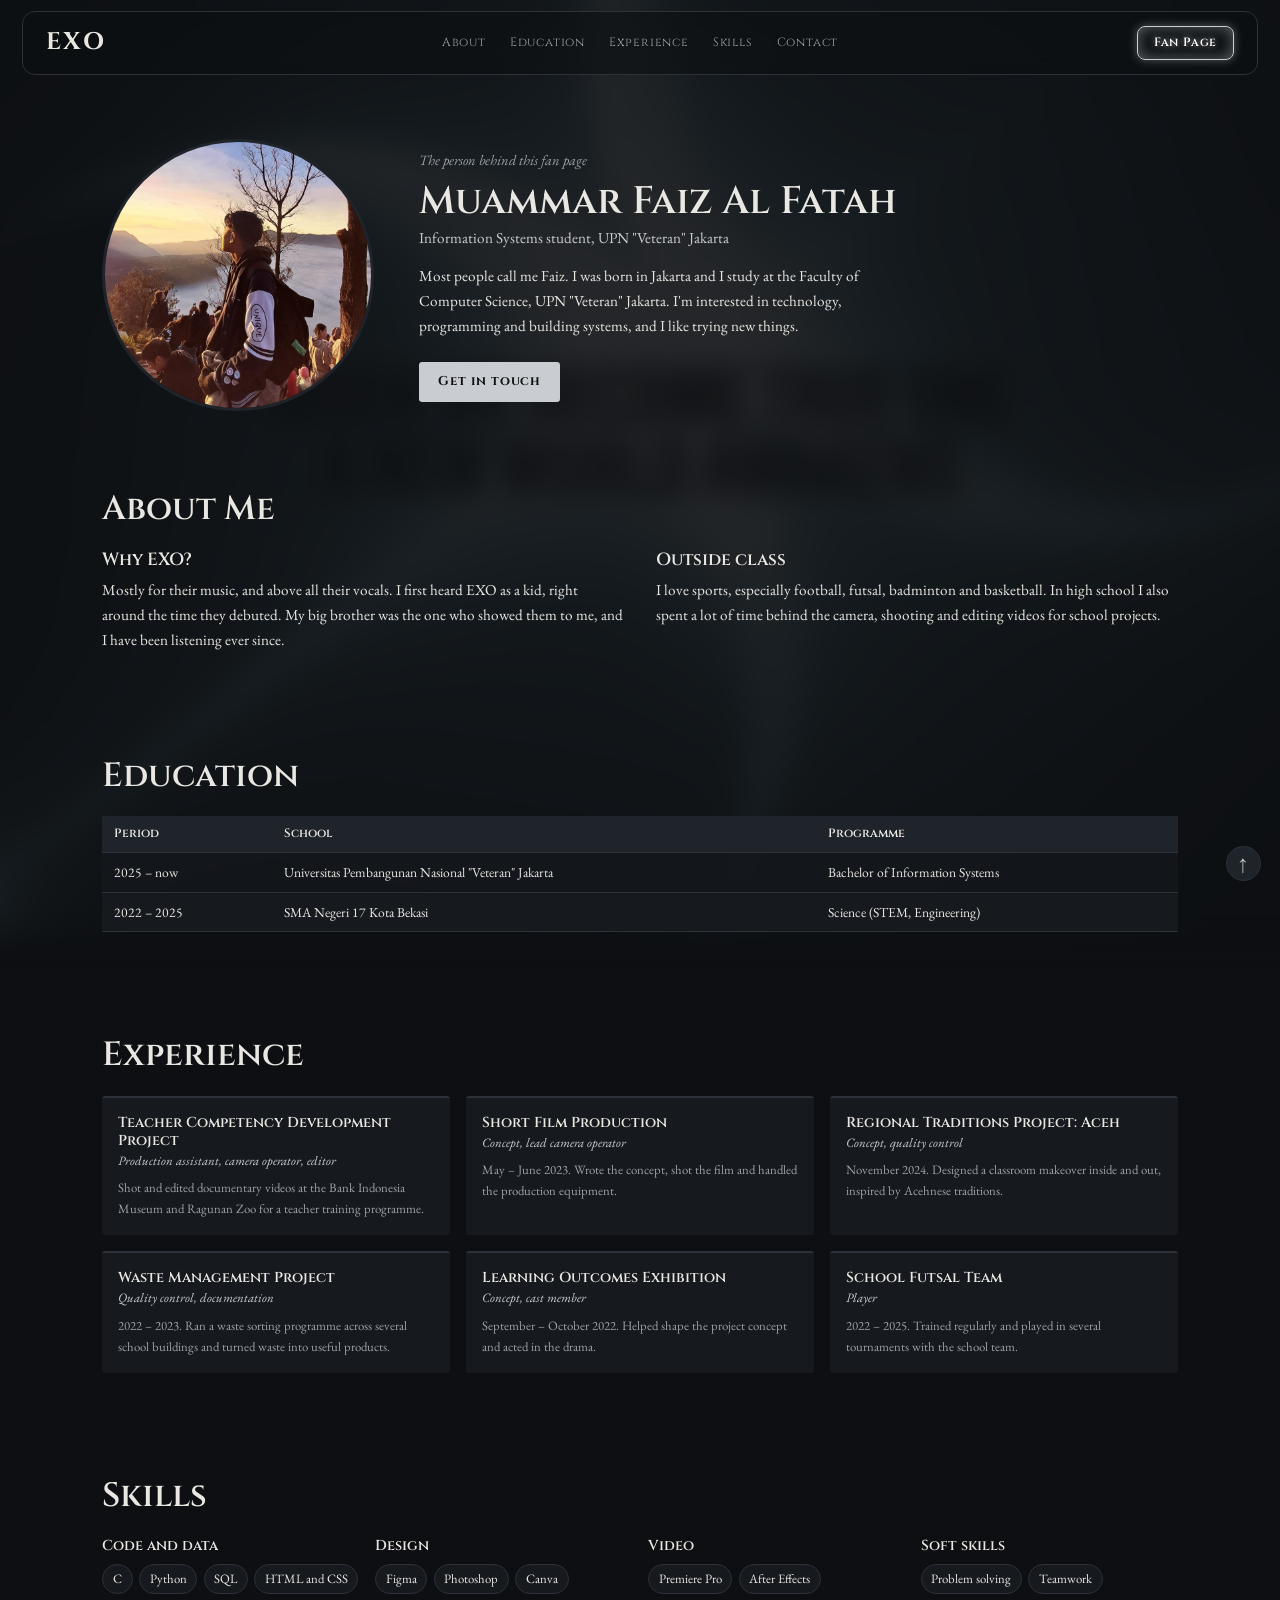
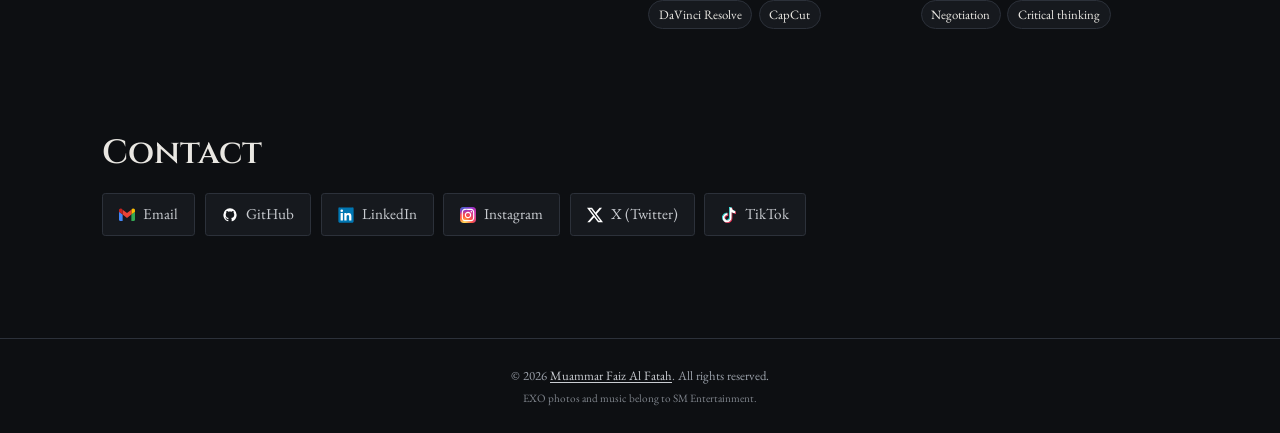
==== profile.html @ 6b388d13 "first commit" ====
<!DOCTYPE html>
<html lang="en">
<head>
  <meta charset="UTF-8">
  <meta name="viewport" content="width=device-width, initial-scale=1.0">
  <meta name="author" content="Muammar Faiz Al Fatah">
  <meta name="description" content="Profile of Muammar Faiz Al Fatah, creator of the EXO OT12 fan page.">
  <title>About the Creator | EXO Fan Page</title>
  <link rel="icon" href="exo12/icon.png" type="image/png">
  <link rel="preconnect" href="https://fonts.googleapis.com">
  <link rel="preconnect" href="https://fonts.gstatic.com" crossorigin>
  <link href="https://fonts.googleapis.com/css2?family=Cinzel:wght@400;600;700&family=EB+Garamond:ital,wght@0,400;0,600;1,400&family=Gowun+Batang:wght@400&display=swap" rel="stylesheet">
  <link rel="stylesheet" href="styles.css">
</head>
<body id="top" class="profile-page">

  <!-- Navbar -->
  <header class="navbar">
    <a href="index.html" class="logo">EXO</a>
    <nav>
      <ul>
        <li><a href="#about-me">About</a></li>
        <li><a href="#education">Education</a></li>
        <li><a href="#experience">Experience</a></li>
        <li><a href="#skills">Skills</a></li>
        <li><a href="#contact">Contact</a></li>
      </ul>
    </nav>
    <a href="index.html" class="nav-highlight">Fan Page</a>
  </header>

  <main>

    <!-- Profil -->
    <section class="profile-hero">
      <img src="personal/profile.jpeg" alt="Faiz standing on a mountain, watching the sunrise" class="profile-photo">
      <div class="profile-text">
        <p class="greeting">The person behind this fan page</p>
        <h1>Muammar Faiz Al Fatah</h1>
        <p class="profile-role">Information Systems student, UPN "Veteran" Jakarta</p>
        <p>
          Most people call me Faiz. I was born in Jakarta and I study at the Faculty of Computer Science,
          UPN "Veteran" Jakarta. I'm interested in technology, programming and building systems, and I like
          trying new things.
        </p>
        <a href="#contact" class="btn">Get in touch</a>
      </div>
    </section>

    <!-- About Me -->
    <section id="about-me" class="section">
      <h2>About Me</h2>
      <div class="two-columns">
        <div>
          <h3>Why EXO?</h3>
          <p>
            Mostly for their music, and above all their vocals. I first heard EXO as a kid, right around the time
            they debuted. My big brother was the one who showed them to me, and I have been listening ever since.
          </p>
        </div>
        <div>
          <h3>Outside class</h3>
          <p>
            I love sports, especially football, futsal, badminton and basketball. In high school I also spent a lot
            of time behind the camera, shooting and editing videos for school projects.
          </p>
        </div>
      </div>
    </section>

    <!-- Education -->
    <section id="education" class="section">
      <h2>Education</h2>
      <div class="table-wrapper">
        <table class="table">
          <thead>
            <tr>
              <th scope="col">Period</th>
              <th scope="col">School</th>
              <th scope="col">Programme</th>
            </tr>
          </thead>
          <tbody>
            <tr>
              <td>2025 – now</td>
              <td>Universitas Pembangunan Nasional "Veteran" Jakarta</td>
              <td>Bachelor of Information Systems</td>
            </tr>
            <tr>
              <td>2022 – 2025</td>
              <td>SMA Negeri 17 Kota Bekasi</td>
              <td>Science (STEM, Engineering)</td>
            </tr>
          </tbody>
        </table>
      </div>
    </section>

    <!-- Experience -->
    <section id="experience" class="section">
      <h2>Experience</h2>
      <div class="experience-grid">
        <article class="experience-card">
          <h3>Teacher Competency Development Project</h3>
          <p class="role">Production assistant, camera operator, editor</p>
          <p>Shot and edited documentary videos at the Bank Indonesia Museum and Ragunan Zoo for a teacher training programme.</p>
        </article>
        <article class="experience-card">
          <h3>Short Film Production</h3>
          <p class="role">Concept, lead camera operator</p>
          <p><time datetime="2023-05">May – June 2023</time>. Wrote the concept, shot the film and handled the production equipment.</p>
        </article>
        <article class="experience-card">
          <h3>Regional Traditions Project: Aceh</h3>
          <p class="role">Concept, quality control</p>
          <p><time datetime="2024-11">November 2024</time>. Designed a classroom makeover inside and out, inspired by Acehnese traditions.</p>
        </article>
        <article class="experience-card">
          <h3>Waste Management Project</h3>
          <p class="role">Quality control, documentation</p>
          <p><time datetime="2022">2022 – 2023</time>. Ran a waste sorting programme across several school buildings and turned waste into useful products.</p>
        </article>
        <article class="experience-card">
          <h3>Learning Outcomes Exhibition</h3>
          <p class="role">Concept, cast member</p>
          <p><time datetime="2022-09">September – October 2022</time>. Helped shape the project concept and acted in the drama.</p>
        </article>
        <article class="experience-card">
          <h3>School Futsal Team</h3>
          <p class="role">Player</p>
          <p><time datetime="2022">2022 – 2025</time>. Trained regularly and played in several tournaments with the school team.</p>
        </article>
      </div>
    </section>

    <!-- Skills -->
    <section id="skills" class="section">
      <h2>Skills</h2>
      <div class="skills-grid">
        <div>
          <h3>Code and data</h3>
          <ul>
            <li>C</li>
            <li>Python</li>
            <li>SQL</li>
            <li>HTML and CSS</li>
          </ul>
        </div>
        <div>
          <h3>Design</h3>
          <ul>
            <li>Figma</li>
            <li>Photoshop</li>
            <li>Canva</li>
          </ul>
        </div>
        <div>
          <h3>Video</h3>
          <ul>
            <li>Premiere Pro</li>
            <li>After Effects</li>
            <li>DaVinci Resolve</li>
            <li>CapCut</li>
          </ul>
        </div>
        <div>
          <h3>Soft skills</h3>
          <ul>
            <li>Problem solving</li>
            <li>Teamwork</li>
            <li>Negotiation</li>
            <li>Critical thinking</li>
          </ul>
        </div>
      </div>
    </section>

    <!-- Contact -->
    <section id="contact" class="section">
      <h2>Contact</h2>
      <ul class="contact-list">
        <li><a href="mailto:faizalfatah07@gmail.com"><img src="icon/gmail.svg" alt="" class="icon">Email</a></li>
        <li><a href="https://github.com/Faiz-iigle" target="_blank" rel="noopener"><img src="icon/github.svg" alt="" class="icon icon-white">GitHub</a></li>
        <li><a href="https://www.linkedin.com/in/muammar-al-fatah-97002a374/" target="_blank" rel="noopener"><img src="icon/linkedin.svg" alt="" class="icon">LinkedIn</a></li>
        <li><a href="https://www.instagram.com/faizalfatah._/" target="_blank" rel="noopener"><img src="icon/instagram.svg" alt="" class="icon">Instagram</a></li>
        <li><a href="https://x.com/iigle_" target="_blank" rel="noopener"><img src="icon/x.svg" alt="" class="icon icon-white">X (Twitter)</a></li>
        <li><a href="https://www.tiktok.com/@faizasli._" target="_blank" rel="noopener"><img src="icon/tiktok.svg" alt="" class="icon">TikTok</a></li>
      </ul>
    </section>

  </main>

  <!-- Footer -->
  <footer class="footer">
    <p>&copy; <span id="year">2026</span> <a href="profile.html">Muammar Faiz Al Fatah</a>. All rights reserved.</p>
    <p class="footer-note">EXO photos and music belong to SM Entertainment.</p>
  </footer>

  <!-- Tahun otomatis di footer -->
  <script>
    document.getElementById("year").textContent = new Date().getFullYear();
  </script>

  <!-- Tombol kembali ke atas -->
  <a href="#top" class="back-to-top" title="Back to top">&#8593;</a>

</body>
</html>
---- styles.css ----
/* Warna utama */
:root {
  --bg: #0d0f12;
  --card: #16191e;
  --card-light: #1f232a;
  --border: #2c313a;
  --text: #e9e7e2;
  --text-muted: #9ba1aa;
  --silver: #c9ccd1;
  --red: #e05a52;
}

/* Reset */
* {
  margin: 0;
  padding: 0;
  box-sizing: border-box;
}

html {
  scroll-behavior: smooth;
  scroll-padding-top: 89.6px;
  background-color: var(--bg);
  overflow-x: hidden;
}

body {
  color: var(--text);
  font-family: "EB Garamond", "Gowun Batang", serif;
  font-size: 15.2px;
  line-height: 1.65;
}

h1, h2, h3, h4 {
  font-family: "Cinzel", "Gowun Batang", serif;
  font-weight: 600;
  line-height: 1.25;
}

img {
  display: block;
  max-width: 100%;
}

a {
  color: var(--silver);
}

::selection {
  background-color: var(--silver);
  color: var(--bg);
}

/* ---------- Background ---------- */
/* Lapisan 1: poster + gradient gelap di bawah */
body::before {
  content: "";
  position: fixed;
  inset: 0;
  z-index: -2;
  background-image:
    linear-gradient(
      to bottom,
      rgba(13, 15, 18, 0) 0,
      rgba(13, 15, 18, 0) 45%,
      rgba(13, 15, 18, 0.75) 80%,
      rgba(13, 15, 18, 0.85) 100%
    ),
    url("exo12/background/background.jpg");
  background-size: cover;
  background-position: center;
}

/* Lapisan 2: poster blur, muncul perlahan saat di-scroll */
body::after {
  content: "";
  position: fixed;
  inset: -38.4px;
  z-index: -1;
  background-image:
    linear-gradient(rgba(13, 15, 18, 0.94), rgba(13, 15, 18, 0.94)),
    url("exo12/background/background.jpg");
  background-size: cover;
  background-position: center;
  filter: blur(12.8px);

  animation: bg-fade ease-out both;
  animation-timeline: scroll(root);
  animation-range: 0 70vh;
  will-change: opacity;
}

@keyframes bg-fade {
  from {
    opacity: 0;
  }
  to {
    opacity: 1;
  }
}

/* Halaman profil: blur langsung penuh */
.profile-page::after {
  animation: none;
  background-image:
    linear-gradient(rgba(13, 15, 18, 0.9), rgba(13, 15, 18, 0.9)),
    url("exo12/background/background.jpg");
}

/* ---------- Navbar ---------- */
.navbar {
  position: sticky;
  top: 9.6px;
  z-index: 10;
  display: grid;
  grid-template-columns: 1fr auto 1fr;
  align-items: center;
  margin: 11.2px 22.4px 0;
  padding: 11.2px 22.4px;
  background-color: rgba(13, 15, 18, 0.6);
  backdrop-filter: blur(8px);
  border: 1px solid var(--border);
  border-radius: 12.8px;
}

.logo {
  font-family: "Cinzel", serif;
  font-size: 24px;
  font-weight: 700;
  letter-spacing: 2.4px;
  color: var(--text);
  text-decoration: none;
}

.navbar ul {
  display: flex;
  gap: 4.8px;
  list-style: none;
}

.navbar nav a {
  display: block;
  padding: 4.8px 9.6px;
  font-family: "Cinzel", serif;
  font-size: 12px;
  letter-spacing: 0.8px;
  color: var(--text-muted);
  text-decoration: none;
  border-radius: 6.4px;
  transition: background-color 0.25s, color 0.25s, letter-spacing 0.25s, box-shadow 0.25s;
}

.navbar nav a:hover {
  background-color: var(--silver);
  color: var(--bg);
  letter-spacing: 2px;
  box-shadow: 0 0 12.8px rgba(201, 204, 209, 0.6);
}

/* Tombol Creator / Fan Page */
.nav-highlight {
  justify-self: end;
  padding: 6.4px 16px;
  font-family: "Cinzel", serif;
  font-size: 12px;
  font-weight: 600;
  letter-spacing: 0.8px;
  color: #ffffff;
  text-decoration: none;
  border: 1px solid var(--silver);
  border-radius: 8px;
  text-shadow: 0 0 6.4px rgba(255, 255, 255, 0.7);
  box-shadow: 0 0 9.6px rgba(201, 204, 209, 0.4), inset 0 0 14.4px rgba(201, 204, 209, 0.45);
  animation: glow-pulse 2.8s ease-in-out infinite;
  transition: background-color 0.2s, color 0.2s;
}

.nav-highlight:hover {
  background-color: var(--silver);
  color: var(--bg);
  text-shadow: none;
  animation: none;
}

@keyframes glow-pulse {
  0%, 100% {
    background-color: rgba(201, 204, 209, 0.18);
    box-shadow: 0 0 8px rgba(201, 204, 209, 0.35), inset 0 0 11.2px rgba(201, 204, 209, 0.35);
  }
  50% {
    background-color: rgba(201, 204, 209, 0.38);
    box-shadow: 0 0 19.2px rgba(201, 204, 209, 0.65), inset 0 0 19.2px rgba(201, 204, 209, 0.6);
  }
}

/* ---------- Hero ---------- */
.hero {
  /* teks mulai di bawah tulisan poster */
  padding: 58vh 38.4px 76.8px;
  text-align: center;
}

.hero-content {
  max-width: 624px;
  margin: 0 auto;
}

.greeting {
  color: var(--text-muted);
  font-size: 14.4px;
  font-style: italic;
  margin-bottom: 6.4px;
}

.hero h1 {
  font-size: 102.4px;
  font-weight: 700;
  letter-spacing: 6.4px;
  color: #f4f5f7;
  text-shadow: 0 0 19.2px rgba(201, 204, 209, 0.55), 0 0 48px rgba(201, 204, 209, 0.25);
}

.hero-text {
  font-size: 16.4px;
  margin-bottom: 12.8px;
}

.hero h1 + .hero-text {
  margin-top: 9.6px;
}

.hero .btn {
  margin-top: 12.8px;
}

.btn {
  display: inline-block;
  padding: 9.6px 19.2px;
  font-family: "Cinzel", serif;
  font-size: 12.8px;
  font-weight: 700;
  letter-spacing: 0.8px;
  background-color: var(--silver);
  color: var(--bg);
  text-decoration: none;
  border-radius: 3.2px;
  transition: background-color 0.2s;
}

.btn:hover {
  background-color: #ffffff;
}

/* ---------- Section ---------- */
.section {
  max-width: 1152px;
  margin: 0 auto;
  padding: 76.8px 38.4px 25.6px;
}

.section h2 {
  font-size: 33.6px;
  margin-bottom: 19.2px;
}

.intro {
  max-width: 512px;
  color: var(--text-muted);
  margin-bottom: 32px;
}

/* ---------- About ---------- */
.about-content {
  display: grid;
  grid-template-columns: 3fr 2fr;
  gap: 44.8px;
}

.about-text p {
  margin-bottom: 12.8px;
}

.facts {
  background-color: var(--card);
  border-left: 2.4px solid var(--silver);
  padding: 6.4px 19.2px;
}

.facts div {
  padding: 9.6px 0;
  border-bottom: 1px solid var(--border);
}

.facts div:last-child {
  border-bottom: none;
}

.facts dt {
  font-size: 12px;
  color: var(--text-muted);
}

.records {
  padding-left: 14.4px;
}

.records li {
  margin-bottom: 4.8px;
}

.records li::marker {
  color: var(--silver);
}

/* ---------- Members ---------- */
.unit {
  display: flex;
  align-items: flex-start;
  gap: 25.6px;
  margin-bottom: 57.6px;
}

.unit-m {
  flex-direction: row-reverse;
}

.unit-photo {
  flex: 0 0 44%;
}

.unit-photo img {
  width: 100%;
  border-radius: 4.8px;
}

.unit-photo figcaption {
  padding-top: 11.2px;
}

.unit-photo h3 {
  font-size: 25.6px;
}

.unit-photo p {
  font-size: 12.8px;
  color: var(--text-muted);
}

.member-grid {
  flex: 1;
  display: grid;
  grid-template-columns: repeat(3, 1fr);
  gap: 16px;
}

.member {
  position: relative;
  overflow: hidden;
  background-color: var(--card);
  border: 1px solid transparent;
  border-radius: 4.8px;
  padding: 8px 8px 12.8px;
  transition: transform 0.3s, border-color 0.3s, box-shadow 0.3s;
}

.member:hover {
  transform: translateY(-4.8px);
  border-color: var(--silver);
  box-shadow: 0 9.6px 22.4px rgba(0, 0, 0, 0.5);
}

.member-photo {
  position: relative;
  overflow: hidden;
  margin-bottom: 9.6px;
  border-radius: 3.2px;
}

/* hanya foto member, bukan ikon simbol */
.member-photo > img {
  width: 100%;
  aspect-ratio: 3 / 4;
  object-fit: cover;
  object-position: top;
  filter: grayscale(40%);
  transition: filter 0.4s, transform 0.4s;
}

.member:hover .member-photo > img {
  filter: grayscale(0%);
  transform: scale(1.08);
}

.symbol {
  position: absolute;
  top: 6.4px;
  left: 6.4px;
  width: 35.2px;
  height: 35.2px;
  padding: 5.6px;
  background-color: rgba(13, 15, 18, 0.8);
  border: 1px solid var(--border);
  border-radius: 50%;
  box-shadow: 0 0 8px rgba(201, 204, 209, 0.25);
  z-index: 3;
  transition: opacity 0.3s;
}

.member:hover .symbol {
  opacity: 0;
}

.symbol img {
  width: 100%;
  height: 100%;
  object-fit: contain;
  filter: invert(1);
}

/* Panel detail member (muncul saat hover) */
.member-detail {
  position: absolute;
  inset: 0;
  z-index: 2;
  display: flex;
  flex-direction: column;
  justify-content: flex-end;
  align-items: flex-start;
  gap: 3.2px;
  padding: 9.6px;
  overflow: hidden;
  background: linear-gradient(
    to bottom,
    rgba(13, 15, 18, 0) 0%,
    rgba(13, 15, 18, 0.55) 18%,
    rgba(13, 15, 18, 0.92) 42%,
    rgba(13, 15, 18, 0.97) 100%
  );
  opacity: 0;
  transform: translateY(19.2px);
  transition: opacity 0.35s, transform 0.35s;
}

.member:hover .member-detail,
.member:focus-within .member-detail {
  opacity: 1;
  transform: translateY(0);
}

.power {
  font-family: "Cinzel", serif;
  font-size: 16px;
  font-weight: 700;
  line-height: 1.15;
  color: #f4f5f7;
  text-shadow: 0 0 9.6px rgba(201, 204, 209, 0.5);
}

.power span {
  display: block;
  font-family: "EB Garamond", serif;
  font-size: 10.4px;
  font-weight: 400;
  letter-spacing: 0.8px;
  text-transform: uppercase;
  color: var(--text-muted);
}

.power-text {
  font-size: 11.6px;
  line-height: 1.3;
}

.member-social {
  display: flex;
  flex-wrap: wrap;
  gap: 4px;
  margin-top: 4.8px;
  list-style: none;
}

.member-social a {
  display: flex;
  justify-content: center;
  align-items: center;
  width: 22.4px;
  height: 22.4px;
  background-color: rgba(31, 35, 42, 0.9);
  border: 1px solid var(--border);
  border-radius: 6.4px;
  transition: border-color 0.2s, transform 0.2s;
}

.member-social a:hover {
  border-color: var(--silver);
  transform: translateY(-1.6px);
}

.member h4 {
  font-size: 16px;
  padding: 0 3.2px;
  transition: color 0.3s;
}

.member:hover h4 {
  color: #ffffff;
}

.member h4 span {
  font-family: "Gowun Batang", serif;
  font-size: 11.2px;
  font-weight: 400;
  color: var(--text-muted);
}

.real-name {
  padding: 0 3.2px;
  font-size: 12.8px;
  color: var(--text-muted);
}

.left-status {
  padding: 0 3.2px;
  font-size: 11.2px;
  color: var(--red);
}

.member-data {
  width: 100%;
  display: grid;
  grid-template-columns: auto 1fr;
  gap: 0 6.4px;
  margin-top: 1.6px;
  padding-top: 4.8px;
  font-size: 10.8px;
  line-height: 1.35;
  border-top: 1px solid var(--border);
}

.member-data dt {
  color: var(--text-muted);
}

.unknown {
  color: #646a73;
  font-style: italic;
}

.accounts {
  display: flex;
  flex-wrap: wrap;
  gap: 4.8px;
  margin-top: 3.2px;
  list-style: none;
}

.icon {
  width: 12.8px;
  height: 12.8px;
  object-fit: contain;
  flex-shrink: 0;
}

/* ikon hitam dibuat putih */
.icon-white {
  filter: invert(1);
}

.icon-rounded {
  border-radius: 3.2px;
}

.accounts a:hover .icon-white {
  filter: none;
}

.accounts a {
  display: flex;
  align-items: center;
  gap: 4.8px;
  padding: 1.6px 8px;
  font-size: 12px;
  text-decoration: none;
  border: 1px solid var(--border);
  border-radius: 16px;
}

.accounts a:hover {
  background-color: var(--silver);
  color: var(--bg);
}

/* ---------- Tabel ---------- */
.table-wrapper {
  overflow-x: auto;
}

.table {
  width: 100%;
  border-collapse: collapse;
  font-size: 13.6px;
  background-color: rgba(22, 25, 30, 0.6);
}

.table th,
.table td {
  padding: 8px 11.2px;
  text-align: left;
  border-bottom: 1px solid var(--border);
}

.table th {
  font-family: "Cinzel", serif;
  font-size: 12px;
  background-color: var(--card-light);
  font-weight: 600;
}

.table tbody tr:nth-child(even) {
  background-color: var(--card);
}

.table tbody tr:hover {
  background-color: var(--card-light);
}

/* ---------- Catatan lineup ---------- */
.note {
  margin-top: 38.4px;
  padding: 19.2px 22.4px;
  background-color: var(--card);
  border-left: 2.4px solid var(--red);
}

.note h3 {
  font-size: 19.2px;
  margin-bottom: 6.4px;
}

.note p + p {
  margin-top: 9.6px;
}

/* ---------- Discography ---------- */
.album-grid {
  display: grid;
  grid-template-columns: repeat(6, 1fr);
  gap: 22.4px 19.2px;
}

.album {
  position: relative;
  color: var(--text);
  text-decoration: none;
}

.album img {
  width: 100%;
  aspect-ratio: 1 / 1;
  object-fit: cover;
  margin-bottom: 8px;
  box-shadow: 0 4.8px 14.4px rgba(0, 0, 0, 0.45);
  transition: transform 0.25s;
}

.album:hover img {
  transform: translateY(-4.8px);
}

.album h3 {
  font-size: 13.6px;
}

.album p {
  font-size: 12px;
  color: var(--text-muted);
}

.version {
  position: absolute;
  top: 6.4px;
  right: 6.4px;
  padding: 0.8px 6.4px;
  font-size: 10.4px;
  color: var(--bg);
  background-color: var(--silver);
  border-radius: 2.4px;
  transition: transform 0.25s;
}

.album:hover .version {
  transform: translateY(-4.8px);
}

/* ---------- Music videos ---------- */
.mv-featured {
  display: grid;
  grid-template-columns: 2fr 1fr;
  gap: 25.6px;
  align-items: end;
  margin-bottom: 44.8px;
}

.mv-featured iframe {
  width: 100%;
  aspect-ratio: 16 / 9;
  border: none;
  border-radius: 4.8px;
}

.mv-featured h3 {
  font-size: 33.6px;
}

.mv-featured p {
  color: var(--text-muted);
}

.label-new {
  display: inline-block;
  padding: 1.6px 8px;
  font-size: 11.2px;
  color: var(--bg);
  background-color: var(--silver);
  border-radius: 2.4px;
}

.mv-grid {
  display: grid;
  grid-template-columns: repeat(5, 1fr);
  gap: 22.4px 16px;
}

.mv-thumb {
  position: relative;
  display: block;
  overflow: hidden;
  margin-bottom: 8px;
  border-radius: 3.2px;
}

.mv-thumb img {
  width: 100%;
  aspect-ratio: 16 / 9;
  object-fit: cover;
  transition: transform 0.3s, filter 0.3s;
}

/* tombol play */
.mv-thumb::after {
  content: "\25B6";
  position: absolute;
  top: 50%;
  left: 50%;
  width: 41.6px;
  height: 41.6px;
  margin: -20.8px 0 0 -20.8px;
  display: flex;
  justify-content: center;
  align-items: center;
  font-size: 16px;
  color: var(--bg);
  background-color: var(--silver);
  border-radius: 50%;
  opacity: 0;
  transition: opacity 0.3s;
}

.mv-thumb:hover img {
  transform: scale(1.06);
  filter: brightness(0.6);
}

.mv-thumb:hover::after {
  opacity: 1;
}

.mv-year {
  position: absolute;
  left: 6.4px;
  bottom: 6.4px;
  padding: 0 6.4px;
  font-size: 11.2px;
  font-weight: 600;
  color: var(--text);
  background-color: rgba(13, 15, 18, 0.85);
  border-radius: 2.4px;
}

.mv h3 {
  font-size: 13.6px;
}

.mv h3 span {
  font-family: "Gowun Batang", serif;
  font-size: 10.4px;
  font-weight: 400;
  color: var(--text-muted);
}

.mv p {
  font-size: 12px;
  color: var(--text-muted);
}

.mv-versions {
  display: flex;
  gap: 4.8px;
  margin-top: 4.8px;
}

.mv-versions a,
.mv-versions span {
  padding: 0 6.4px;
  font-size: 11.2px;
  text-decoration: none;
  border: 1px solid var(--border);
  border-radius: 2.4px;
}

.mv-versions span {
  color: var(--text-muted);
}

.mv-versions a:hover {
  background-color: var(--silver);
  color: var(--bg);
}

/* ---------- Timeline ---------- */
.timeline {
  columns: 2;
  column-gap: 51.2px;
}

.year {
  position: relative;
  display: grid;
  grid-template-columns: 72px 1fr;
  padding-bottom: 28.8px;
  break-inside: avoid;
}

/* garis timeline, satu ruas per tahun */
.year::before {
  content: "";
  position: absolute;
  top: 8px;
  bottom: 0;
  left: 72px;
  width: 1.6px;
  background-color: var(--border);
}

.year h3 {
  font-size: 20.8px;
  color: var(--silver);
}

.year ol {
  list-style: none;
  padding-left: 25.6px;
}

.year li {
  position: relative;
  margin-bottom: 11.2px;
}

.year li::before {
  content: "";
  position: absolute;
  left: -29.6px;
  top: 6.4px;
  width: 9.6px;
  height: 9.6px;
  background-color: var(--silver);
  border-radius: 50%;
}

.year time {
  display: block;
  font-size: 12.8px;
  font-weight: 600;
  color: var(--silver);
}

/* kejadian yang akan datang */
.year li.upcoming::before {
  background-color: var(--bg);
  border: 2px solid var(--silver);
}

.upcoming time::after {
  content: " (coming soon)";
  font-weight: 400;
  color: var(--red);
}

/* ---------- Gallery ---------- */
.gallery {
  columns: 3 120px;
  column-gap: 22.4px;
}

.polaroid {
  display: block;
  position: relative;
  margin-bottom: -4.8px;
  padding: 9.6px 9.6px 22.4px;
  background-color: var(--text);
  box-shadow: 0 8px 19.2px rgba(0, 0, 0, 0.55);
  break-inside: avoid;
  transform: rotate(var(--miring)) translateX(var(--geser));
  transition: transform 0.35s, box-shadow 0.35s;
}

.polaroid:nth-child(5n + 1) { --miring: -3deg;   --geser: -4.8px; }
.polaroid:nth-child(5n + 2) { --miring: 2.5deg;  --geser: 6.4px; }
.polaroid:nth-child(5n + 3) { --miring: -1.5deg; --geser: 3.2px; }
.polaroid:nth-child(5n + 4) { --miring: 3.5deg;  --geser: -6.4px; }
.polaroid:nth-child(5n)     { --miring: -2deg;   --geser: 4.8px; }

.polaroid img {
  width: 100%;
  filter: grayscale(0.85) brightness(0.6);
  transition: filter 0.4s;
}

.polaroid:hover {
  z-index: 1;
  transform: scale(1.08);
  box-shadow: 0 17.6px 35.2px rgba(0, 0, 0, 0.7);
}

.polaroid:hover img {
  filter: none;
}

/* Lightbox (pakai :target) */
.lightbox {
  position: fixed;
  inset: 0;
  z-index: 20;
  display: none;
  align-items: center;
  justify-content: center;
  background-color: rgba(13, 15, 18, 0.94);
}

.lightbox:target {
  display: flex;
}

.lightbox img {
  position: relative;
  max-width: 84vw;
  max-height: 84vh;
}

.lightbox a {
  font-size: 35.2px;
  line-height: 1;
  text-decoration: none;
}

/* klik area gelap untuk menutup */
.lb-close {
  position: absolute;
  inset: 0;
}

.lb-close::after {
  content: "\00d7";
  position: absolute;
  top: 16px;
  right: 25.6px;
}

.lb-prev,
.lb-next {
  position: absolute;
  top: 50%;
  padding: 12.8px;
  transform: translateY(-50%);
}

.lb-prev {
  left: 12.8px;
}

.lb-next {
  right: 12.8px;
}

/* ---------- Form ---------- */
.form-wrapper {
  display: grid;
  grid-template-columns: 1fr 1.3fr;
  gap: 44.8px;
}

.form-text p {
  color: var(--text-muted);
}

blockquote {
  margin-top: 25.6px;
  padding-left: 16px;
  border-left: 2px solid var(--silver);
  font-family: "Cinzel", serif;
  font-size: 17.6px;
}

.form {
  display: flex;
  flex-direction: column;
  gap: 6.4px;
  padding: 22.4px;
  background-color: var(--card);
  border-radius: 4.8px;
}

.form label {
  font-size: 12.8px;
}

.form input[type="text"],
.form input[type="email"],
.form select,
.form textarea {
  margin-bottom: 9.6px;
  padding: 8px 9.6px;
  font-family: inherit;
  font-size: 13.6px;
  color: var(--text);
  background-color: var(--bg);
  border: 1px solid var(--border);
  border-radius: 3.2px;
}

.form input:focus,
.form select:focus,
.form textarea:focus {
  outline: none;
  border-color: var(--silver);
}

.form ::placeholder {
  color: #646a73;
}

fieldset {
  margin-bottom: 9.6px;
  padding: 9.6px 12.8px;
  border: 1px solid var(--border);
  border-radius: 3.2px;
}

legend {
  padding: 0 4.8px;
  font-size: 12.8px;
}

fieldset label {
  display: block;
}

.form input[type="radio"],
.form input[type="checkbox"] {
  margin-right: 6.4px;
  accent-color: var(--silver);
}

.checkbox {
  margin-bottom: 9.6px;
}

.form button {
  padding: 9.6px;
  font-family: "Cinzel", serif;
  font-size: 12.8px;
  font-weight: 700;
  letter-spacing: 0.8px;
  color: var(--bg);
  background-color: var(--silver);
  border: none;
  border-radius: 3.2px;
  cursor: pointer;
}

.form button:hover {
  background-color: #ffffff;
}

/* ---------- Footer ---------- */
.footer {
  margin-top: 76.8px;
  padding: 25.6px 38.4px;
  text-align: center;
  font-size: 12.8px;
  color: var(--text-muted);
  border-top: 1px solid var(--border);
}

.footer a {
  text-underline-offset: 2.4px;
}

.footer a:hover {
  color: #ffffff;
}

.footer-note {
  margin-top: 3.2px;
  font-size: 11.2px;
  opacity: 0.8;
}

/* Tombol kembali ke atas */
.back-to-top {
  position: fixed;
  right: 19.2px;
  bottom: 19.2px;
  width: 35.2px;
  height: 35.2px;
  display: flex;
  justify-content: center;
  align-items: center;
  font-size: 17.6px;
  text-decoration: none;
  background-color: var(--card-light);
  border: 1px solid var(--border);
  border-radius: 50%;
}

.back-to-top:hover {
  background-color: var(--silver);
  color: var(--bg);
}

/* ---------- Halaman profil ---------- */
.profile-hero {
  max-width: 1152px;
  margin: 0 auto;
  padding: 64px 38.4px 0;
  display: flex;
  align-items: center;
  gap: 44.8px;
}

.profile-photo {
  width: 272px;
  height: 272px;
  object-fit: cover;
  object-position: 40% center;
  border-radius: 50%;
  border: 3.2px solid var(--card-light);
}

.profile-text h1 {
  font-size: 38.4px;
}

.profile-role {
  color: var(--silver);
  margin-bottom: 12.8px;
}

.profile-text p:not(.greeting):not(.profile-role) {
  max-width: 448px;
  margin-bottom: 22.4px;
}

.two-columns {
  display: grid;
  grid-template-columns: 1fr 1fr;
  gap: 32px;
}

.two-columns h3 {
  font-size: 17.6px;
  margin-bottom: 6.4px;
}

.experience-grid {
  display: grid;
  grid-template-columns: repeat(3, 1fr);
  gap: 16px;
}

.experience-card {
  padding: 16px;
  background-color: var(--card);
  border-top: 2px solid var(--border);
  border-radius: 3.2px;
  transition: transform 0.25s, background-color 0.25s, border-color 0.25s, box-shadow 0.25s;
}

.experience-card:hover {
  transform: translateY(-3.2px);
  background-color: var(--card-light);
  border-top-color: var(--silver);
  box-shadow: 0 8px 19.2px rgba(0, 0, 0, 0.45);
}

.experience-card h3 {
  font-size: 14.4px;
}

.role {
  margin-bottom: 6.4px;
  font-size: 12.8px;
  font-style: italic;
  color: var(--silver);
}

.experience-card p:last-child {
  font-size: 12.8px;
  color: var(--text-muted);
}

.skills-grid {
  display: grid;
  grid-template-columns: repeat(4, 1fr);
  gap: 16px;
}

.skills-grid h3 {
  font-size: 14.4px;
  margin-bottom: 9.6px;
}

.skills-grid ul {
  display: flex;
  flex-wrap: wrap;
  gap: 6.4px;
  list-style: none;
}

.skills-grid li {
  padding: 3.2px 9.6px;
  font-size: 12.8px;
  background-color: var(--card);
  border: 1px solid var(--border);
  border-radius: 16px;
  transition: background-color 0.2s, color 0.2s, border-color 0.2s, transform 0.2s;
}

.skills-grid li:hover {
  background-color: var(--silver);
  color: var(--bg);
  border-color: var(--silver);
  transform: translateY(-1.6px);
}

.contact-list {
  display: flex;
  flex-wrap: wrap;
  gap: 9.6px;
  list-style: none;
}

.contact-list a {
  display: flex;
  align-items: center;
  gap: 8px;
  padding: 8px 16px;
  text-decoration: none;
  background-color: var(--card);
  border: 1px solid var(--border);
  border-radius: 3.2px;
  transition: border-color 0.2s;
}

.contact-list a:hover {
  border-color: var(--silver);
}

.contact-list .icon {
  width: 16px;
  height: 16px;
}

/* Layar sedang */
@media (max-width: 960px) {
  .member-grid {
    grid-template-columns: repeat(2, 1fr);
  }
}

/* ---------- Layar kecil ---------- */
@media (max-width: 688px) {
  .navbar {
    grid-template-columns: 1fr;
    justify-items: center;
    gap: 6.4px;
    margin: 6.4px 9.6px 0;
    padding: 9.6px 12.8px;
  }

  .nav-highlight {
    justify-self: center;
  }

  .navbar ul {
    flex-wrap: wrap;
    justify-content: center;
    gap: 3.2px;
  }

  .hero,
  .section,
  .profile-hero {
    padding-left: 16px;
    padding-right: 16px;
  }

  .hero h1 {
    font-size: 70.4px;
  }

  .about-content,
  .form-wrapper,
  .mv-featured,
  .two-columns {
    grid-template-columns: 1fr;
  }

  .unit,
  .profile-hero {
    flex-direction: column;
  }

  .unit-photo {
    flex: none;
  }

  .member-grid,
  .experience-grid,
  .skills-grid,
  .album-grid,
  .mv-grid {
    grid-template-columns: repeat(2, 1fr);
  }

  .timeline {
    columns: 1;
  }

  .year::before {
    left: 51.2px;
  }

  .year {
    grid-template-columns: 51.2px 1fr;
  }

  .profile-photo {
    width: 192px;
    height: 192px;
  }
}

/* Layar sentuh (tanpa hover) */
@media (hover: none) {
  .polaroid img {
    filter: none;
  }

  .member-detail {
    position: static;
    margin-top: 9.6px;
    padding: 9.6px 3.2px 0;
    background: none;
    opacity: 1;
    transform: none;
  }
}
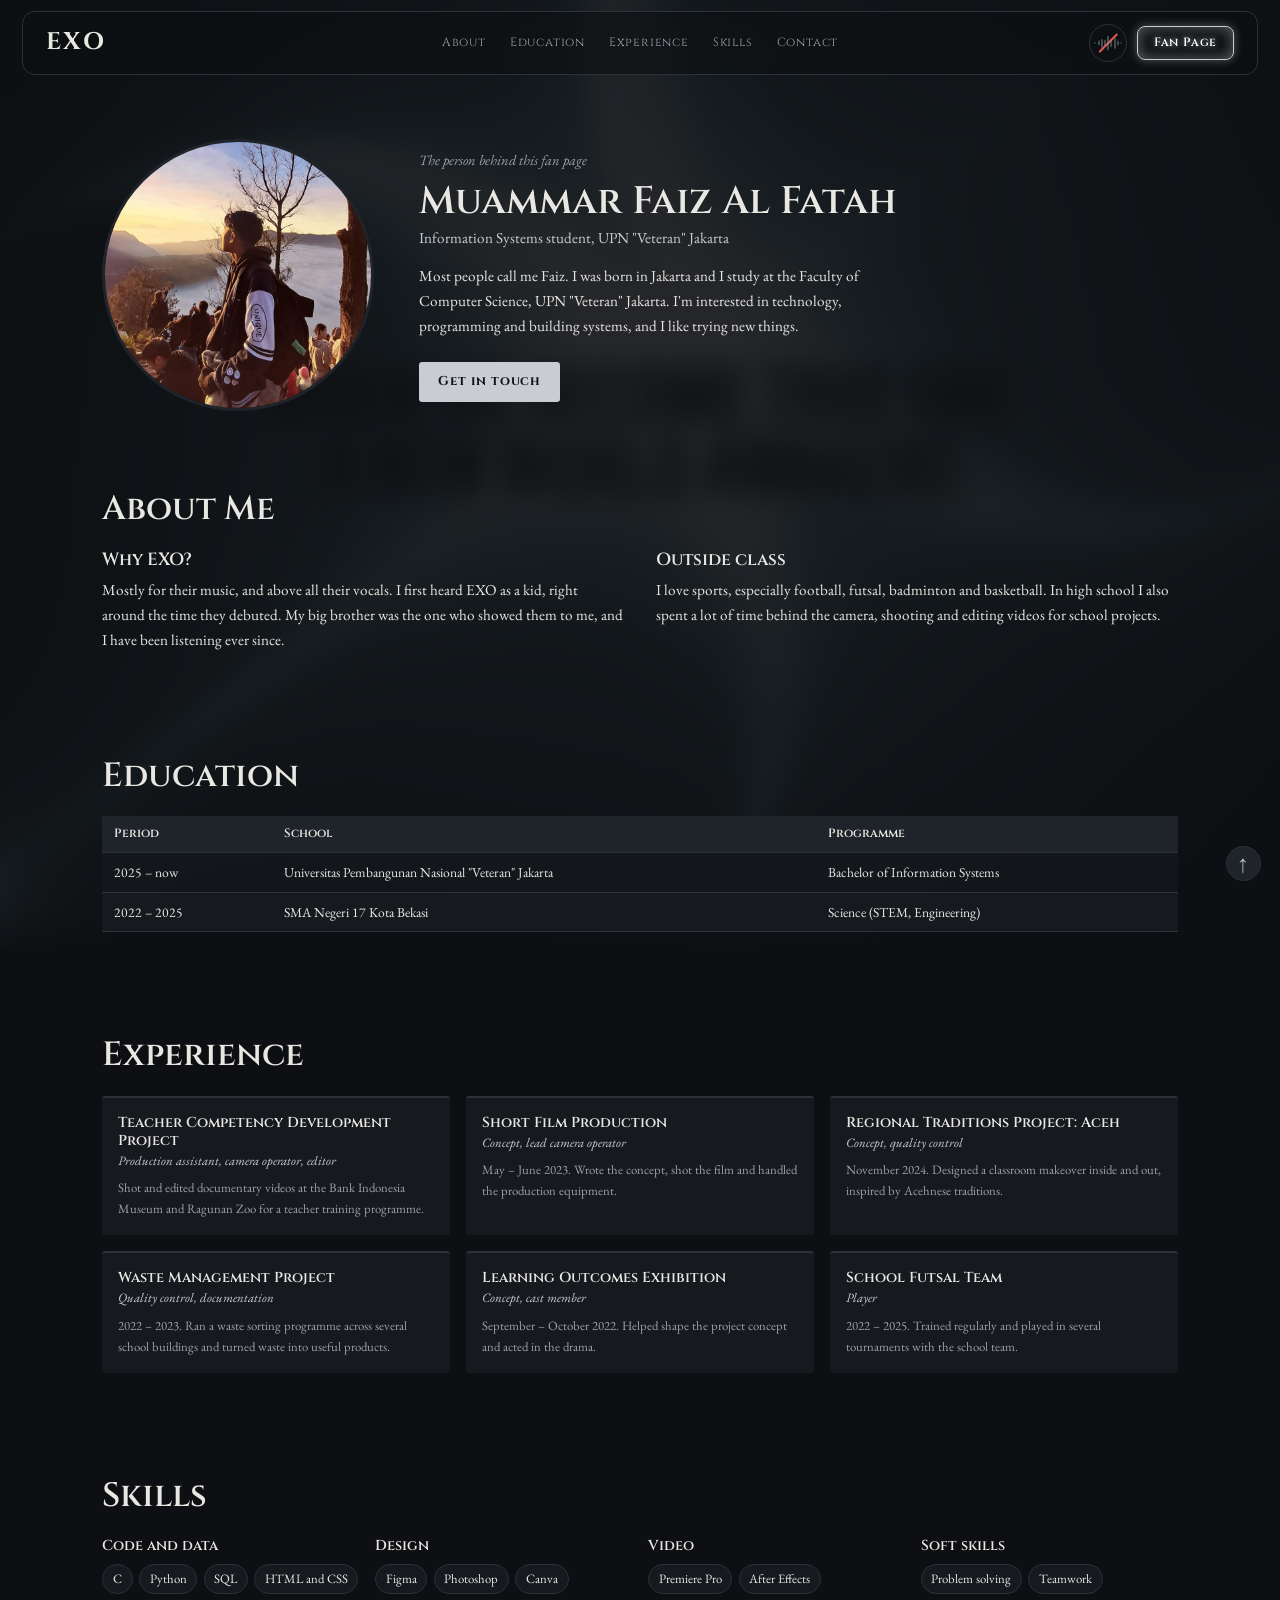
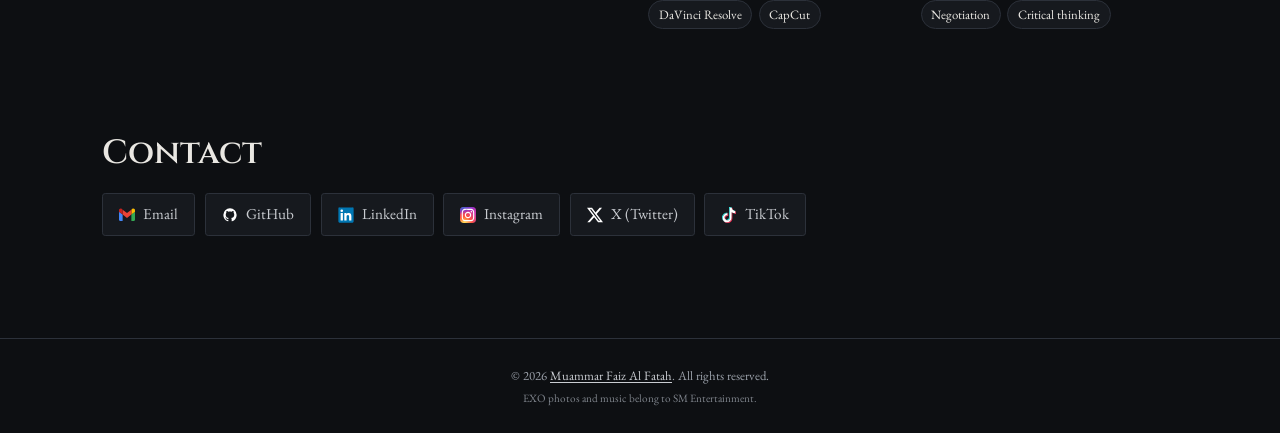
==== commit 8b215fb0: "Just a minor update to the project files, including adding a README and background audio." ====
--- a/profile.html
+++ b/profile.html
@@ -26,7 +26,14 @@
         <li><a href="#contact">Contact</a></li>
       </ul>
     </nav>
-    <a href="index.html" class="nav-highlight">Fan Page</a>
+    <!-- musik latar -->
+    <div class="nav-actions">
+      <button type="button" class="music-toggle" id="music-toggle" aria-label="Play background music" aria-pressed="false" title="Play music">
+        <span class="wave" aria-hidden="true"><i style="--h: 2px; --d: 0s"></i><i style="--h: 6px; --d: -0.3s"></i><i style="--h: 11px; --d: -0.7s"></i><i style="--h: 8px; --d: -0.15s"></i><i style="--h: 18px; --d: -0.5s"></i><i style="--h: 9px; --d: -0.9s"></i><i style="--h: 13px; --d: -0.25s"></i><i style="--h: 6px; --d: -0.6s"></i><i style="--h: 2px; --d: -0.4s"></i></span>
+      </button>
+      <audio id="bg-music" src="audio/background%20audio.mp3" loop preload="auto"></audio>
+      <a href="index.html" class="nav-highlight">Fan Page</a>
+    </div>
   </header>
 
   <main>
@@ -196,9 +203,67 @@
     <p class="footer-note">EXO photos and music belong to SM Entertainment.</p>
   </footer>
 
-  <!-- Tahun otomatis di footer -->
   <script>
+    // tahun footer
     document.getElementById("year").textContent = new Date().getFullYear();
+
+    // musik latar
+    var music = document.getElementById("bg-music");
+    var musicBtn = document.getElementById("music-toggle");
+    var pausedByUser = false;
+    music.volume = 0.5;
+
+    function setMusicState(isPlaying) {
+      musicBtn.classList.toggle("playing", isPlaying);
+      musicBtn.setAttribute("aria-pressed", isPlaying);
+      musicBtn.setAttribute("aria-label", isPlaying ? "Pause background music" : "Play background music");
+      musicBtn.title = isPlaying ? "Pause music" : "Play music";
+    }
+
+    // kalau gagal play (tab lama didiamkan), load ulang audionya
+    function playMusic() {
+      return music.play().catch(function (err) {
+        if (err.name === "NotAllowedError") throw err;
+        music.load();
+        return music.play();
+      });
+    }
+
+    // autoplay diblokir browser -> mulai pas user klik / tekan tombol
+    var unlockEvents = ["pointerdown", "keydown", "touchstart"];
+    function unlockMusic(e) {
+      unlockEvents.forEach(function (name) {
+        document.removeEventListener(name, unlockMusic, true);
+      });
+      if (musicBtn.contains(e.target)) return;
+      if (!pausedByUser && music.paused) playMusic().catch(function () {});
+    }
+
+    playMusic().catch(function () {
+      unlockEvents.forEach(function (name) {
+        document.addEventListener(name, unlockMusic, true);
+      });
+    });
+
+    musicBtn.addEventListener("click", function () {
+      if (music.paused) {
+        pausedByUser = false;
+        playMusic().catch(function () {});
+      } else {
+        pausedByUser = true;
+        music.pause();
+      }
+    });
+
+    // balik ke tab, lanjut lagi (kecuali di-pause)
+    document.addEventListener("visibilitychange", function () {
+      if (!document.hidden && !pausedByUser && music.paused && navigator.userActivation && navigator.userActivation.hasBeenActive) {
+        playMusic().catch(function () {});
+      }
+    });
+
+    music.addEventListener("play", function () { setMusicState(true); });
+    music.addEventListener("pause", function () { setMusicState(false); });
   </script>
 
   <!-- Tombol kembali ke atas -->
--- a/styles.css
+++ b/styles.css
@@ -1,4 +1,6 @@
-/* Warna utama */
+/* EXO Fan Page: stylesheet untuk index.html dan profile.html */
+
+/* Warna utama (diambil dari poster EXO) */
 :root {
   --bg: #0d0f12;
   --card: #16191e;
@@ -7,7 +9,7 @@
   --text: #e9e7e2;
   --text-muted: #9ba1aa;
   --silver: #c9ccd1;
-  --red: #e05a52;
+  --red: #e05a52; /* lebih terang agar lolos kontras WCAG AA */
 }
 
 /* Reset */
@@ -19,11 +21,12 @@
 
 html {
   scroll-behavior: smooth;
-  scroll-padding-top: 89.6px;
+  scroll-padding-top: 89.6px; /* tinggi navbar, agar judul section tidak tertutup */
   background-color: var(--bg);
-  overflow-x: hidden;
-}
-
+  overflow-x: hidden; /* cegah scroll horizontal dari background yang di-zoom */
+}
+
+/* Font isi; Gowun Batang untuk huruf Korea */
 body {
   color: var(--text);
   font-family: "EB Garamond", "Gowun Batang", serif;
@@ -31,6 +34,7 @@
   line-height: 1.65;
 }
 
+/* Font judul */
 h1, h2, h3, h4 {
   font-family: "Cinzel", "Gowun Batang", serif;
   font-weight: 600;
@@ -71,7 +75,8 @@
   background-position: center;
 }
 
-/* Lapisan 2: poster blur, muncul perlahan saat di-scroll */
+/* Lapisan 2: poster blur, muncul perlahan saat di-scroll.
+   Hanya opacity yang dianimasikan agar scroll tetap ringan. */
 body::after {
   content: "";
   position: fixed;
@@ -83,7 +88,6 @@
   background-size: cover;
   background-position: center;
   filter: blur(12.8px);
-
   animation: bg-fade ease-out both;
   animation-timeline: scroll(root);
   animation-range: 0 70vh;
@@ -108,6 +112,7 @@
 }
 
 /* ---------- Navbar ---------- */
+/* Grid 3 kolom: logo | menu | aksi */
 .navbar {
   position: sticky;
   top: 9.6px;
@@ -118,7 +123,7 @@
   margin: 11.2px 22.4px 0;
   padding: 11.2px 22.4px;
   background-color: rgba(13, 15, 18, 0.6);
-  backdrop-filter: blur(8px);
+  backdrop-filter: blur(8px); 
   border: 1px solid var(--border);
   border-radius: 12.8px;
 }
@@ -159,7 +164,6 @@
 
 /* Tombol Creator / Fan Page */
 .nav-highlight {
-  justify-self: end;
   padding: 6.4px 16px;
   font-family: "Cinzel", serif;
   font-size: 12px;
@@ -182,6 +186,105 @@
   animation: none;
 }
 
+/* musik + creator */
+.nav-actions {
+  justify-self: end;
+  display: flex;
+  align-items: center;
+  gap: 9.6px;
+}
+
+/* ---------- Tombol musik ---------- */
+.music-toggle {
+  position: relative;
+  display: flex;
+  align-items: center;
+  justify-content: center;
+  width: 38.4px;
+  height: 38.4px;
+  padding: 0;
+  background: transparent;
+  border: 1px solid var(--border);
+  border-radius: 50%;
+  cursor: pointer;
+  transition: border-color 0.3s, box-shadow 0.3s, background-color 0.3s;
+}
+
+.music-toggle:hover {
+  border-color: var(--silver);
+}
+
+.music-toggle:focus-visible {
+  outline: 2px solid var(--silver);
+  outline-offset: 3px;
+}
+
+/* glow pas play */
+.music-toggle.playing {
+  border-color: var(--silver);
+  background-color: rgba(201, 204, 209, 0.08);
+  animation: music-glow 2s ease-in-out infinite;
+}
+
+@keyframes music-glow {
+  0%, 100% { box-shadow: 0 0 6.4px rgba(201, 204, 209, 0.35), inset 0 0 6.4px rgba(201, 204, 209, 0.2); }
+  50%      { box-shadow: 0 0 16px rgba(201, 204, 209, 0.75), inset 0 0 9.6px rgba(201, 204, 209, 0.35); }
+}
+
+/* --h & --d diatur di HTML */
+.wave {
+  display: flex;
+  align-items: center;
+  gap: 1.6px;
+  height: 19.2px;
+}
+
+.wave i {
+  display: block;
+  width: 1.6px;
+  height: var(--h);
+  min-height: 1.6px;
+  background-color: var(--text-muted);
+  border-radius: 1.6px;
+  opacity: 0.4;
+  transform: scaleY(0.8);
+  transform-origin: center;
+  transition: background-color 0.3s, opacity 0.3s, transform 0.3s;
+}
+
+/* gelombang gerak pas play */
+.music-toggle.playing .wave i {
+  background-color: var(--silver);
+  opacity: 1;
+  animation: wave-play 0.9s ease-in-out infinite;
+  animation-delay: var(--d);
+}
+
+@keyframes wave-play {
+  0%, 100% { transform: scaleY(0.3); }
+  50%      { transform: scaleY(1); }
+}
+
+/* coret pas pause */
+.music-toggle::before {
+  content: "";
+  position: absolute;
+  top: 50%;
+  left: 50%;
+  width: 25.6px;
+  height: 1.6px;
+  background-color: var(--red);
+  border-radius: 1.6px;
+  box-shadow: 0 0 0 1.6px var(--bg);
+  transform: translate(-50%, -50%) rotate(-45deg) scaleX(1);
+  transition: transform 0.25s, opacity 0.25s;
+}
+
+.music-toggle.playing::before {
+  opacity: 0;
+  transform: translate(-50%, -50%) rotate(-45deg) scaleX(0);
+}
+
 @keyframes glow-pulse {
   0%, 100% {
     background-color: rgba(201, 204, 209, 0.18);
@@ -195,7 +298,6 @@
 
 /* ---------- Hero ---------- */
 .hero {
-  /* teks mulai di bawah tulisan poster */
   padding: 58vh 38.4px 76.8px;
   text-align: center;
 }
@@ -320,6 +422,7 @@
   margin-bottom: 57.6px;
 }
 
+/* EXO-M: posisi foto dibalik */
 .unit-m {
   flex-direction: row-reverse;
 }
@@ -391,6 +494,7 @@
   transform: scale(1.08);
 }
 
+/* Simbol kekuatan member */
 .symbol {
   position: absolute;
   top: 6.4px;
@@ -410,6 +514,7 @@
   opacity: 0;
 }
 
+/* ikon hitam dibuat putih */
 .symbol img {
   width: 100%;
   height: 100%;
@@ -441,6 +546,7 @@
   transition: opacity 0.35s, transform 0.35s;
 }
 
+/* :focus-within agar panel juga muncul saat navigasi keyboard */
 .member:hover .member-detail,
 .member:focus-within .member-detail {
   opacity: 1;
@@ -898,6 +1004,7 @@
 }
 
 /* ---------- Gallery ---------- */
+/* masonry dengan CSS columns */
 .gallery {
   columns: 3 120px;
   column-gap: 22.4px;
@@ -953,7 +1060,7 @@
 }
 
 .lightbox img {
-  position: relative;
+  position: relative; /* di atas .lb-close agar klik foto tidak menutup lightbox */
   max-width: 84vw;
   max-height: 84vh;
 }
@@ -1299,7 +1406,7 @@
     padding: 9.6px 12.8px;
   }
 
-  .nav-highlight {
+  .nav-actions {
     justify-self: center;
   }
 
